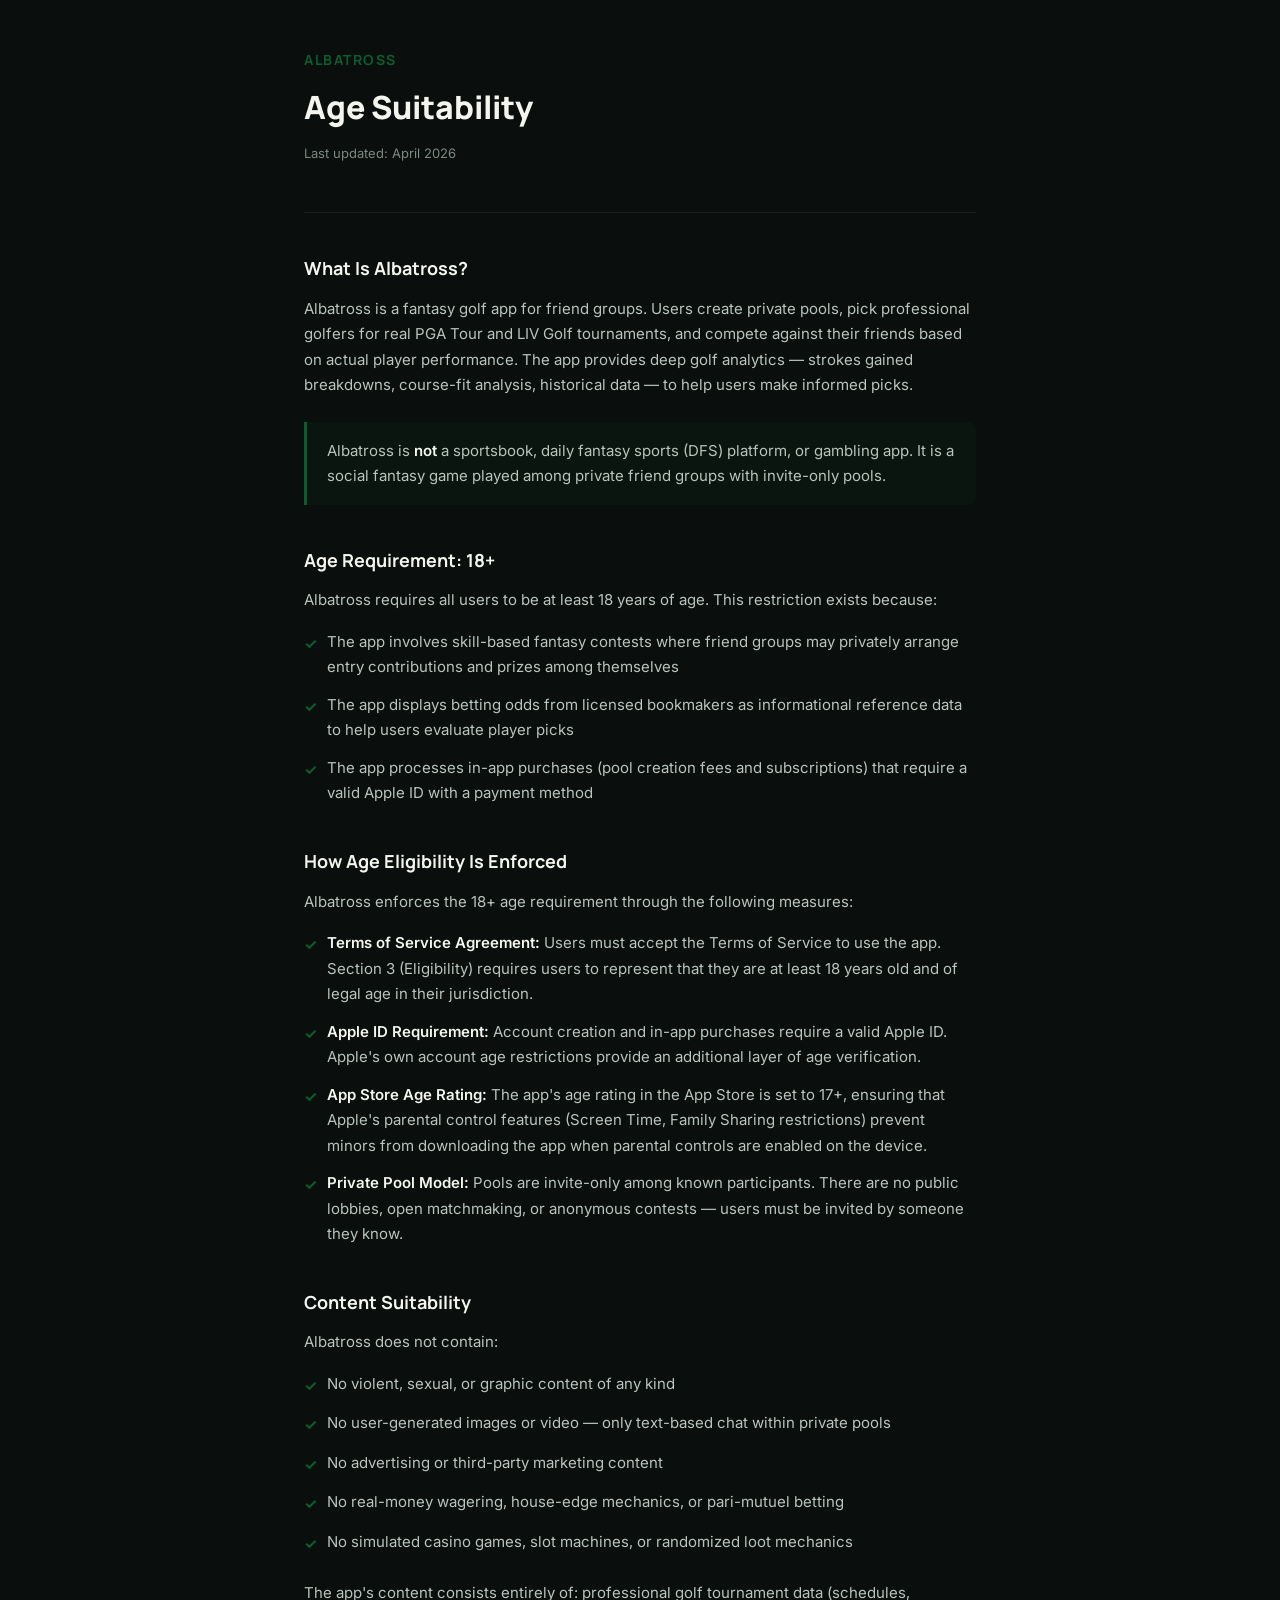
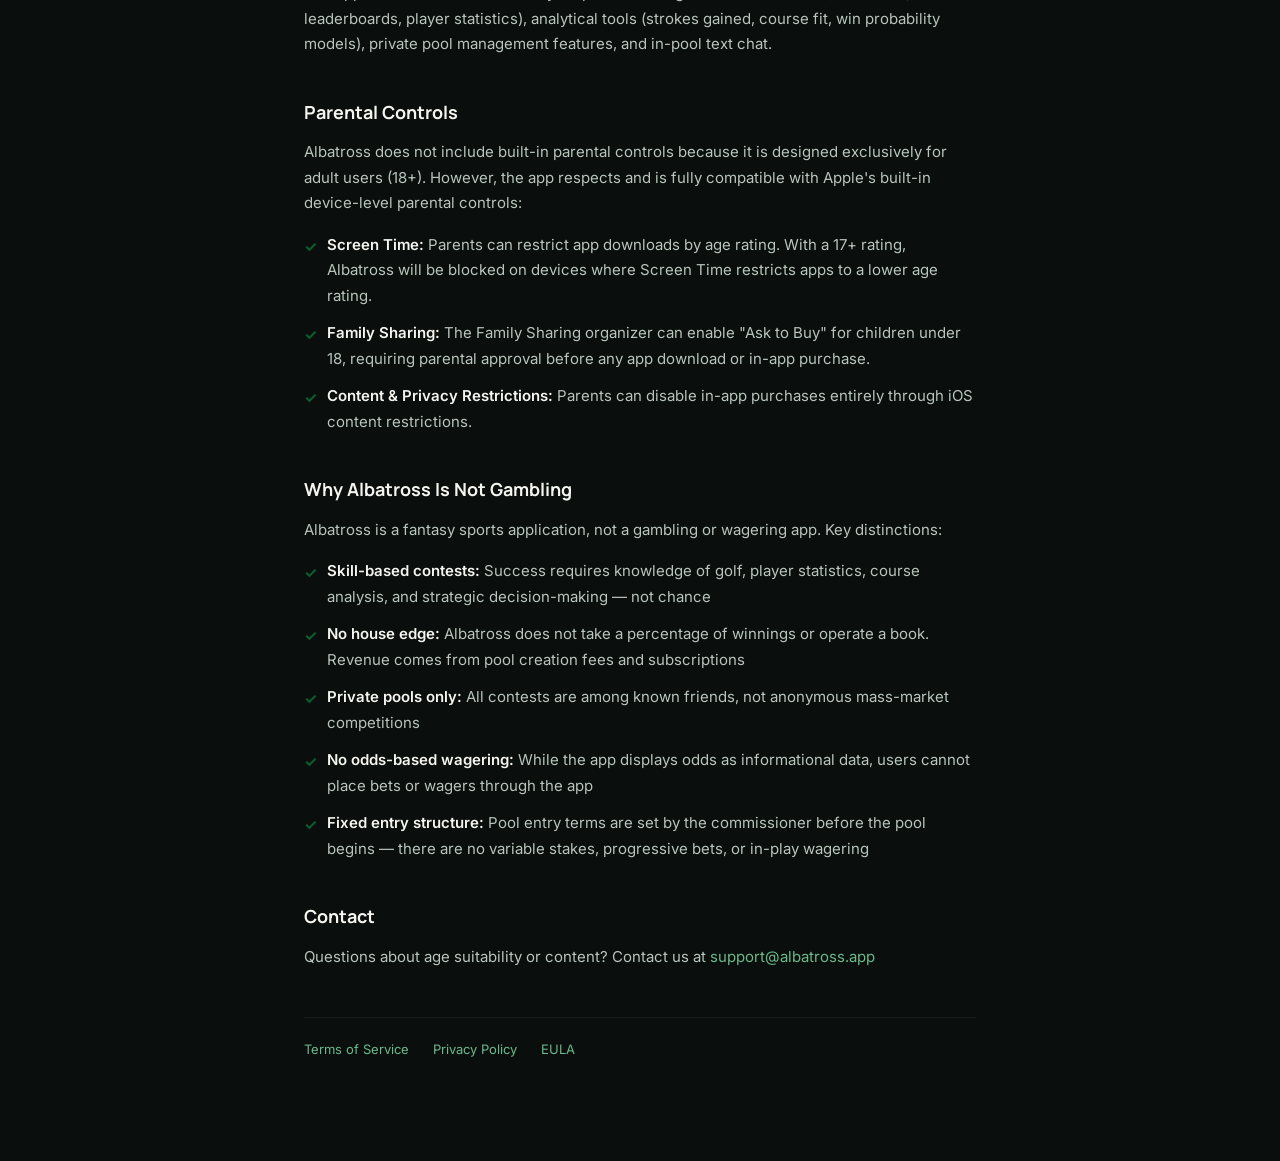
==== age-suitability.html @ 151fb9c3 "Rebrand site + add EULA and Age Suitability for App Store compliance - Rebrand index.html: "Fantasy " ====
<!DOCTYPE html>
<html lang="en">
<head>
  <meta charset="UTF-8">
  <meta name="viewport" content="width=device-width, initial-scale=1.0">
  <title>Age Suitability — Albatross</title>
  <link rel="preconnect" href="https://fonts.googleapis.com">
  <link href="https://fonts.googleapis.com/css2?family=Manrope:wght@600;700;800&family=Inter:wght@400;500;600&display=swap" rel="stylesheet">
  <style>
    *, *::before, *::after { box-sizing: border-box; margin: 0; padding: 0; }
    body {
      font-family: 'Inter', -apple-system, BlinkMacSystemFont, sans-serif;
      background-color: #0A0F0D;
      color: #B8C4BC;
      line-height: 1.7;
      padding: 0 24px 80px;
      max-width: 720px;
      margin: 0 auto;
      -webkit-font-smoothing: antialiased;
    }
    header {
      padding: 48px 0 32px;
      border-bottom: 1px solid rgba(255,255,255,0.06);
      margin-bottom: 40px;
    }
    .brand {
      font-family: 'Manrope', sans-serif;
      font-size: 14px;
      font-weight: 700;
      color: #0D5C2F;
      text-transform: uppercase;
      letter-spacing: 1.5px;
      margin-bottom: 8px;
    }
    h1 {
      font-family: 'Manrope', sans-serif;
      font-size: 32px;
      font-weight: 800;
      color: #F5F5F0;
      margin-bottom: 8px;
    }
    .updated {
      font-size: 13px;
      color: #7A8A80;
    }
    h2 {
      font-family: 'Manrope', sans-serif;
      font-size: 18px;
      font-weight: 700;
      color: #F5F5F0;
      margin-top: 40px;
      margin-bottom: 12px;
    }
    p { margin-bottom: 16px; font-size: 15px; }
    strong { color: #F5F5F0; font-weight: 600; }
    a { color: #6BB88C; text-decoration: none; }
    a:hover { text-decoration: underline; }
    .callout {
      background-color: rgba(13, 92, 47, 0.08);
      border-left: 3px solid #0D5C2F;
      padding: 16px 20px;
      margin: 24px 0;
      border-radius: 0 8px 8px 0;
    }
    .callout p { margin-bottom: 0; }
    .check-list { margin: 16px 0 24px; }
    .check-item {
      display: flex;
      align-items: flex-start;
      gap: 10px;
      margin-bottom: 12px;
      font-size: 15px;
    }
    .check-icon {
      color: #0D5C2F;
      font-weight: 700;
      flex-shrink: 0;
      margin-top: 2px;
    }
    nav.legal-nav {
      display: flex;
      gap: 24px;
      padding: 20px 0;
      margin-top: 48px;
      border-top: 1px solid rgba(255,255,255,0.06);
      font-size: 13px;
    }
  </style>
</head>
<body>
  <header>
    <div class="brand">Albatross</div>
    <h1>Age Suitability</h1>
    <p class="updated">Last updated: April 2026</p>
  </header>

  <h2>What Is Albatross?</h2>
  <p>Albatross is a fantasy golf app for friend groups. Users create private pools, pick professional golfers for real PGA Tour and LIV Golf tournaments, and compete against their friends based on actual player performance. The app provides deep golf analytics — strokes gained breakdowns, course-fit analysis, historical data — to help users make informed picks.</p>

  <div class="callout">
    <p>Albatross is <strong>not</strong> a sportsbook, daily fantasy sports (DFS) platform, or gambling app. It is a social fantasy game played among private friend groups with invite-only pools.</p>
  </div>

  <h2>Age Requirement: 18+</h2>
  <p>Albatross requires all users to be at least 18 years of age. This restriction exists because:</p>
  <div class="check-list">
    <div class="check-item">
      <span class="check-icon">&#10003;</span>
      <span>The app involves skill-based fantasy contests where friend groups may privately arrange entry contributions and prizes among themselves</span>
    </div>
    <div class="check-item">
      <span class="check-icon">&#10003;</span>
      <span>The app displays betting odds from licensed bookmakers as informational reference data to help users evaluate player picks</span>
    </div>
    <div class="check-item">
      <span class="check-icon">&#10003;</span>
      <span>The app processes in-app purchases (pool creation fees and subscriptions) that require a valid Apple ID with a payment method</span>
    </div>
  </div>

  <h2>How Age Eligibility Is Enforced</h2>
  <p>Albatross enforces the 18+ age requirement through the following measures:</p>
  <div class="check-list">
    <div class="check-item">
      <span class="check-icon">&#10003;</span>
      <span><strong>Terms of Service Agreement:</strong> Users must accept the Terms of Service to use the app. Section 3 (Eligibility) requires users to represent that they are at least 18 years old and of legal age in their jurisdiction.</span>
    </div>
    <div class="check-item">
      <span class="check-icon">&#10003;</span>
      <span><strong>Apple ID Requirement:</strong> Account creation and in-app purchases require a valid Apple ID. Apple's own account age restrictions provide an additional layer of age verification.</span>
    </div>
    <div class="check-item">
      <span class="check-icon">&#10003;</span>
      <span><strong>App Store Age Rating:</strong> The app's age rating in the App Store is set to 17+, ensuring that Apple's parental control features (Screen Time, Family Sharing restrictions) prevent minors from downloading the app when parental controls are enabled on the device.</span>
    </div>
    <div class="check-item">
      <span class="check-icon">&#10003;</span>
      <span><strong>Private Pool Model:</strong> Pools are invite-only among known participants. There are no public lobbies, open matchmaking, or anonymous contests — users must be invited by someone they know.</span>
    </div>
  </div>

  <h2>Content Suitability</h2>
  <p>Albatross does not contain:</p>
  <div class="check-list">
    <div class="check-item">
      <span class="check-icon">&#10003;</span>
      <span>No violent, sexual, or graphic content of any kind</span>
    </div>
    <div class="check-item">
      <span class="check-icon">&#10003;</span>
      <span>No user-generated images or video — only text-based chat within private pools</span>
    </div>
    <div class="check-item">
      <span class="check-icon">&#10003;</span>
      <span>No advertising or third-party marketing content</span>
    </div>
    <div class="check-item">
      <span class="check-icon">&#10003;</span>
      <span>No real-money wagering, house-edge mechanics, or pari-mutuel betting</span>
    </div>
    <div class="check-item">
      <span class="check-icon">&#10003;</span>
      <span>No simulated casino games, slot machines, or randomized loot mechanics</span>
    </div>
  </div>
  <p>The app's content consists entirely of: professional golf tournament data (schedules, leaderboards, player statistics), analytical tools (strokes gained, course fit, win probability models), private pool management features, and in-pool text chat.</p>

  <h2>Parental Controls</h2>
  <p>Albatross does not include built-in parental controls because it is designed exclusively for adult users (18+). However, the app respects and is fully compatible with Apple's built-in device-level parental controls:</p>
  <div class="check-list">
    <div class="check-item">
      <span class="check-icon">&#10003;</span>
      <span><strong>Screen Time:</strong> Parents can restrict app downloads by age rating. With a 17+ rating, Albatross will be blocked on devices where Screen Time restricts apps to a lower age rating.</span>
    </div>
    <div class="check-item">
      <span class="check-icon">&#10003;</span>
      <span><strong>Family Sharing:</strong> The Family Sharing organizer can enable "Ask to Buy" for children under 18, requiring parental approval before any app download or in-app purchase.</span>
    </div>
    <div class="check-item">
      <span class="check-icon">&#10003;</span>
      <span><strong>Content &amp; Privacy Restrictions:</strong> Parents can disable in-app purchases entirely through iOS content restrictions.</span>
    </div>
  </div>

  <h2>Why Albatross Is Not Gambling</h2>
  <p>Albatross is a fantasy sports application, not a gambling or wagering app. Key distinctions:</p>
  <div class="check-list">
    <div class="check-item">
      <span class="check-icon">&#10003;</span>
      <span><strong>Skill-based contests:</strong> Success requires knowledge of golf, player statistics, course analysis, and strategic decision-making — not chance</span>
    </div>
    <div class="check-item">
      <span class="check-icon">&#10003;</span>
      <span><strong>No house edge:</strong> Albatross does not take a percentage of winnings or operate a book. Revenue comes from pool creation fees and subscriptions</span>
    </div>
    <div class="check-item">
      <span class="check-icon">&#10003;</span>
      <span><strong>Private pools only:</strong> All contests are among known friends, not anonymous mass-market competitions</span>
    </div>
    <div class="check-item">
      <span class="check-icon">&#10003;</span>
      <span><strong>No odds-based wagering:</strong> While the app displays odds as informational data, users cannot place bets or wagers through the app</span>
    </div>
    <div class="check-item">
      <span class="check-icon">&#10003;</span>
      <span><strong>Fixed entry structure:</strong> Pool entry terms are set by the commissioner before the pool begins — there are no variable stakes, progressive bets, or in-play wagering</span>
    </div>
  </div>

  <h2>Contact</h2>
  <p>Questions about age suitability or content? Contact us at <a href="mailto:support@albatross.app">support@albatross.app</a></p>

  <nav class="legal-nav">
    <a href="terms.html">Terms of Service</a>
    <a href="privacy.html">Privacy Policy</a>
    <a href="eula.html">EULA</a>
  </nav>
</body>
</html>
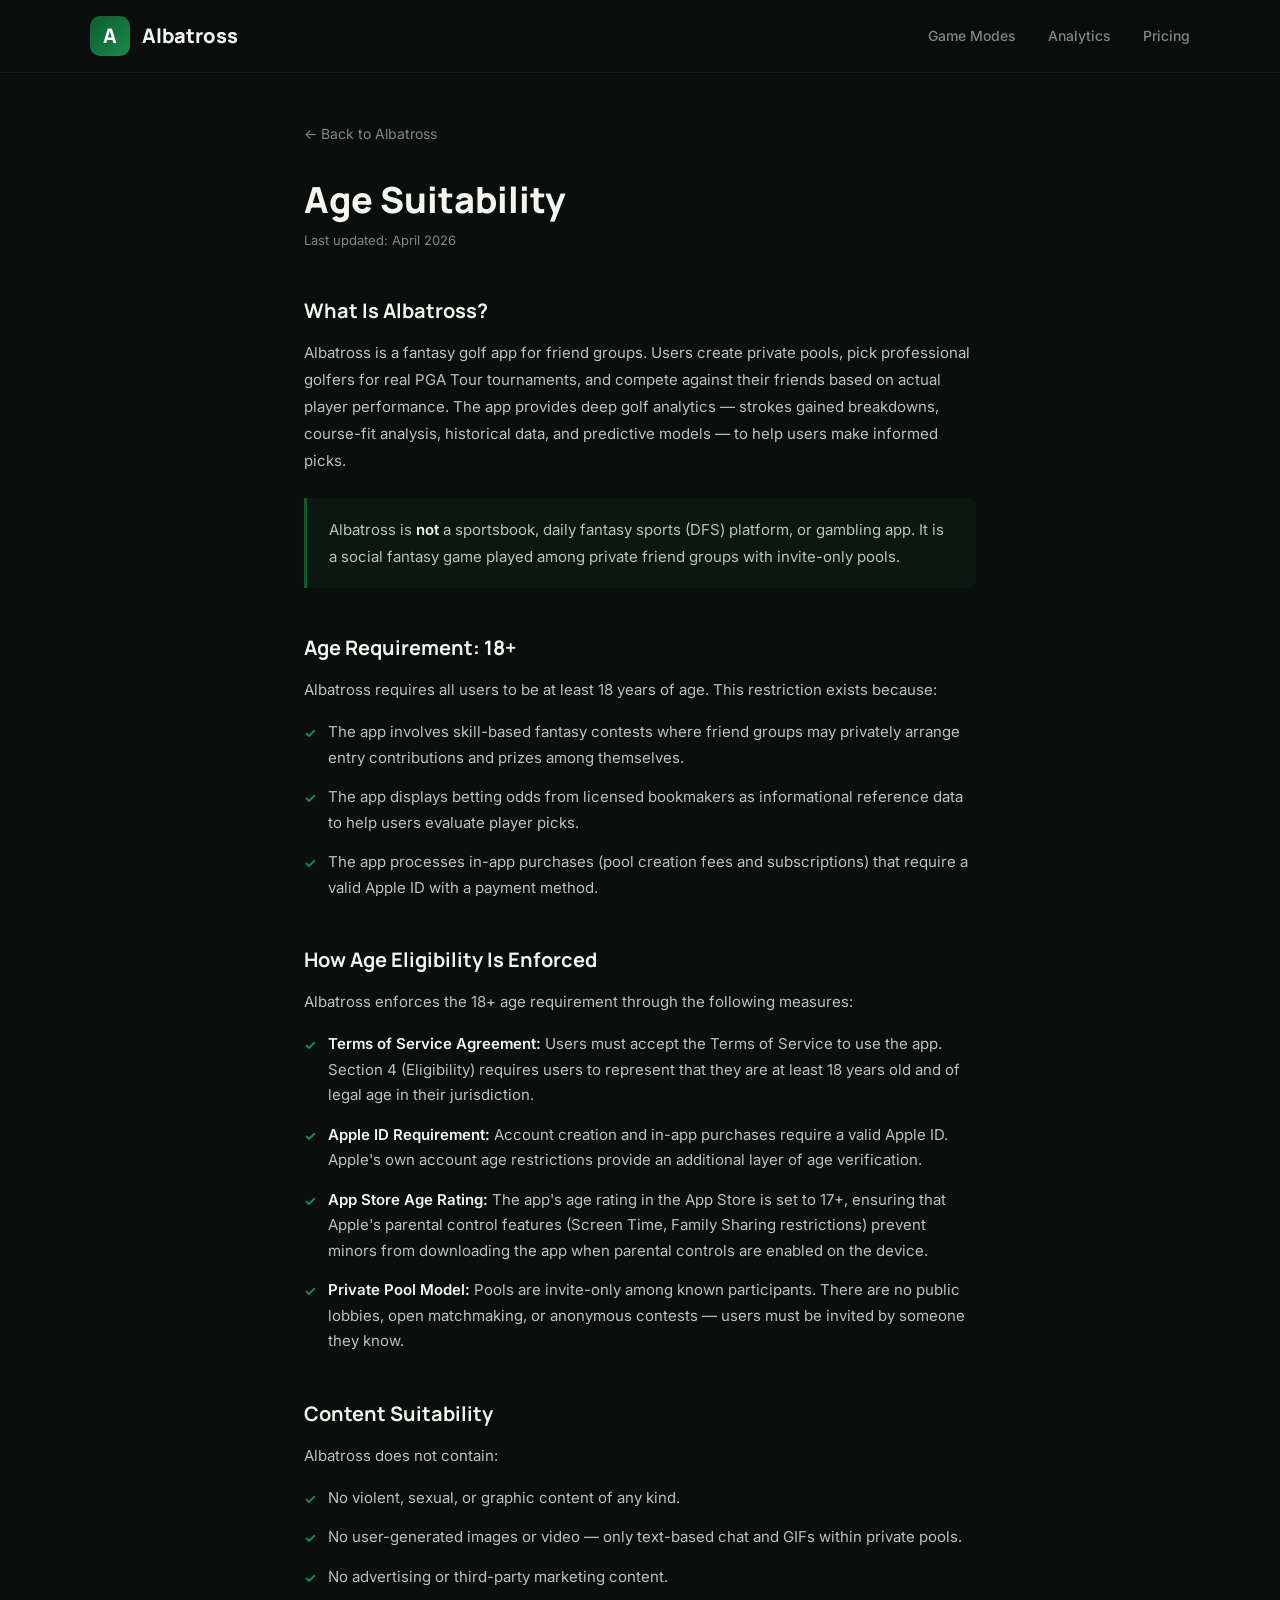
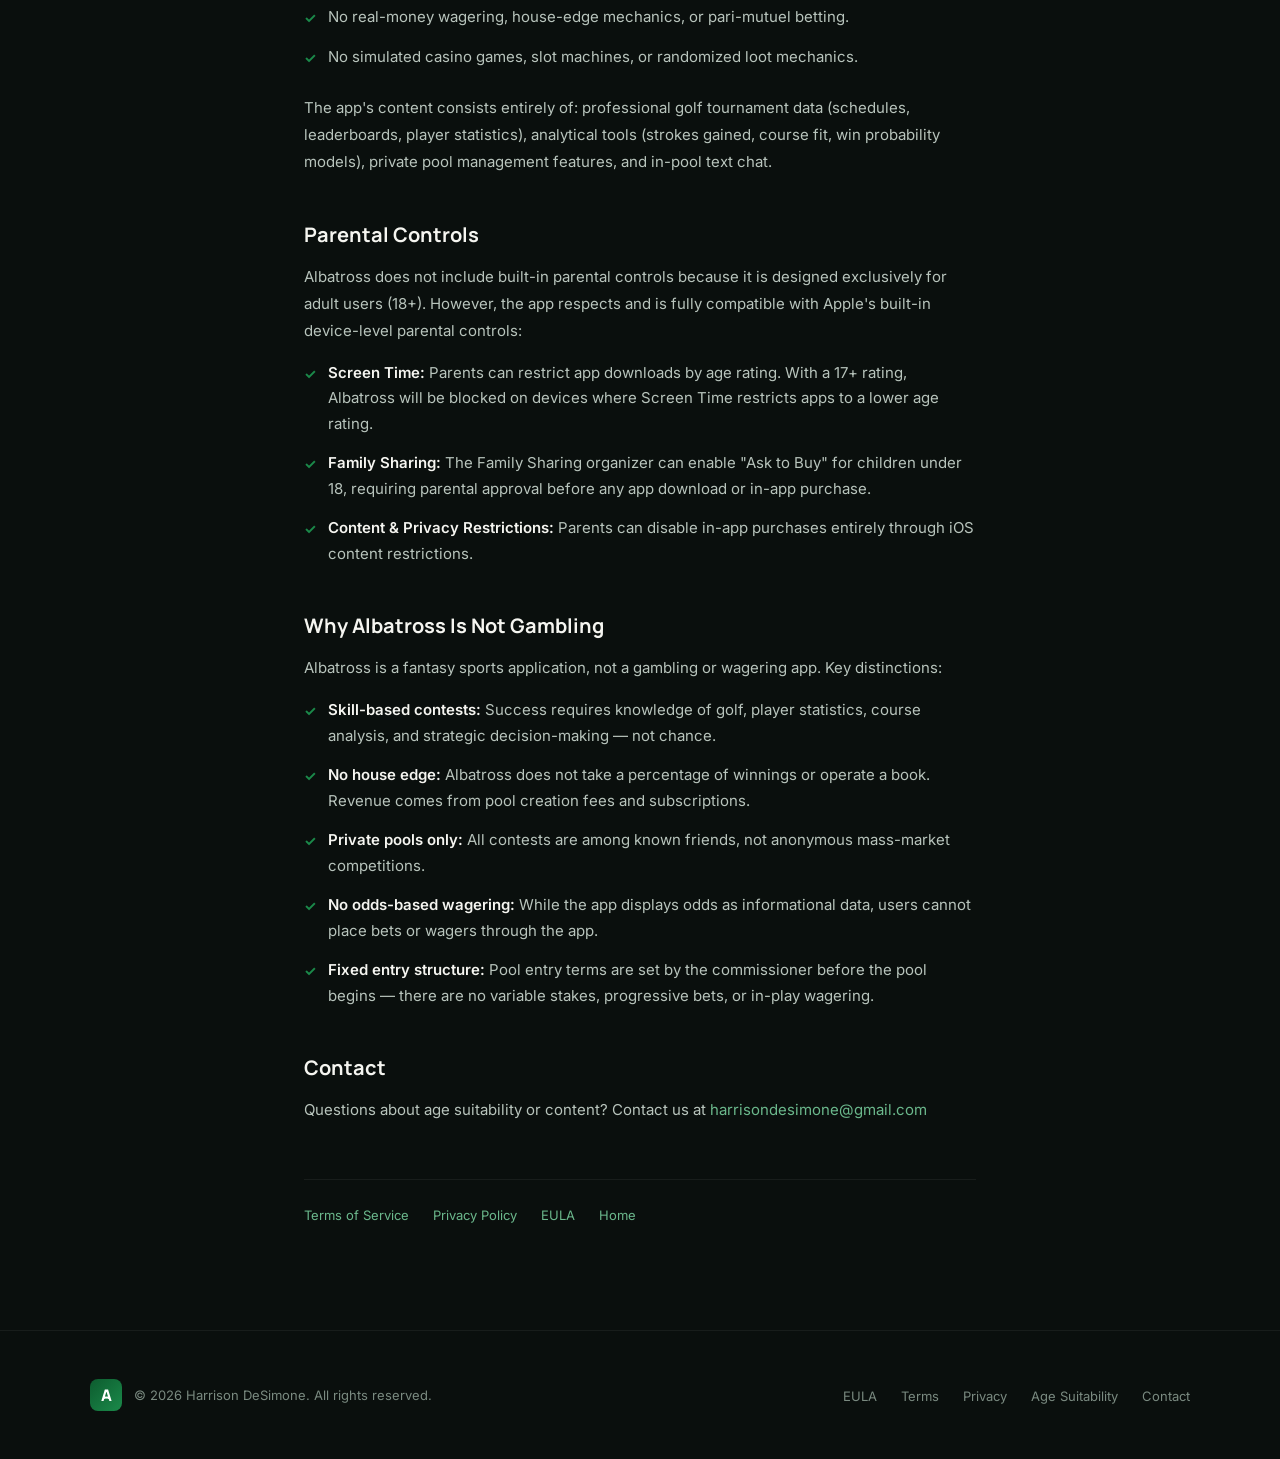
==== commit 0a8d6dd6: "Revamp marketing site: rich landing page, updated legal pages, gmail contact" ====
--- a/age-suitability.html
+++ b/age-suitability.html
@@ -4,61 +4,16 @@
   <meta charset="UTF-8">
   <meta name="viewport" content="width=device-width, initial-scale=1.0">
   <title>Age Suitability — Albatross</title>
+  <meta name="description" content="Age suitability and content rating documentation for Albatross.">
   <link rel="preconnect" href="https://fonts.googleapis.com">
-  <link href="https://fonts.googleapis.com/css2?family=Manrope:wght@600;700;800&family=Inter:wght@400;500;600&display=swap" rel="stylesheet">
+  <link rel="preconnect" href="https://fonts.gstatic.com" crossorigin>
+  <link href="https://fonts.googleapis.com/css2?family=Manrope:wght@500;600;700;800&family=Inter:wght@400;500;600&display=swap" rel="stylesheet">
+  <link rel="stylesheet" href="styles.css">
   <style>
-    *, *::before, *::after { box-sizing: border-box; margin: 0; padding: 0; }
-    body {
-      font-family: 'Inter', -apple-system, BlinkMacSystemFont, sans-serif;
-      background-color: #0A0F0D;
-      color: #B8C4BC;
-      line-height: 1.7;
-      padding: 0 24px 80px;
-      max-width: 720px;
-      margin: 0 auto;
-      -webkit-font-smoothing: antialiased;
-    }
-    header {
-      padding: 48px 0 32px;
-      border-bottom: 1px solid rgba(255,255,255,0.06);
-      margin-bottom: 40px;
-    }
-    .brand {
-      font-family: 'Manrope', sans-serif;
-      font-size: 14px;
-      font-weight: 700;
-      color: #0D5C2F;
-      text-transform: uppercase;
-      letter-spacing: 1.5px;
-      margin-bottom: 8px;
-    }
-    h1 {
-      font-family: 'Manrope', sans-serif;
-      font-size: 32px;
-      font-weight: 800;
-      color: #F5F5F0;
-      margin-bottom: 8px;
-    }
-    .updated {
-      font-size: 13px;
-      color: #7A8A80;
-    }
-    h2 {
-      font-family: 'Manrope', sans-serif;
-      font-size: 18px;
-      font-weight: 700;
-      color: #F5F5F0;
-      margin-top: 40px;
-      margin-bottom: 12px;
-    }
-    p { margin-bottom: 16px; font-size: 15px; }
-    strong { color: #F5F5F0; font-weight: 600; }
-    a { color: #6BB88C; text-decoration: none; }
-    a:hover { text-decoration: underline; }
     .callout {
-      background-color: rgba(13, 92, 47, 0.08);
+      background-color: rgba(13, 92, 47, 0.12);
       border-left: 3px solid #0D5C2F;
-      padding: 16px 20px;
+      padding: 18px 22px;
       margin: 24px 0;
       border-radius: 0 8px 8px 0;
     }
@@ -67,153 +22,185 @@
     .check-item {
       display: flex;
       align-items: flex-start;
-      gap: 10px;
-      margin-bottom: 12px;
+      gap: 12px;
+      margin-bottom: 14px;
       font-size: 15px;
+      line-height: 1.7;
+      color: var(--text-secondary);
     }
     .check-icon {
-      color: #0D5C2F;
+      color: var(--green-light);
       font-weight: 700;
       flex-shrink: 0;
       margin-top: 2px;
-    }
-    nav.legal-nav {
-      display: flex;
-      gap: 24px;
-      padding: 20px 0;
-      margin-top: 48px;
-      border-top: 1px solid rgba(255,255,255,0.06);
-      font-size: 13px;
+      font-size: 14px;
     }
   </style>
 </head>
 <body>
-  <header>
-    <div class="brand">Albatross</div>
+
+  <!-- Navigation -->
+  <nav class="nav scrolled">
+    <div class="nav-inner">
+      <a href="index.html" class="nav-logo">
+        <div class="nav-logo-icon">A</div>
+        Albatross
+      </a>
+      <ul class="nav-links">
+        <li><a href="index.html#game-modes">Game Modes</a></li>
+        <li><a href="index.html#research">Analytics</a></li>
+        <li><a href="index.html#pricing">Pricing</a></li>
+      </ul>
+      <button class="nav-toggle" aria-label="Menu">&#9776;</button>
+    </div>
+  </nav>
+
+  <!-- Content -->
+  <div class="legal-page">
+    <a href="index.html" class="back-link">&larr; Back to Albatross</a>
     <h1>Age Suitability</h1>
-    <p class="updated">Last updated: April 2026</p>
-  </header>
-
-  <h2>What Is Albatross?</h2>
-  <p>Albatross is a fantasy golf app for friend groups. Users create private pools, pick professional golfers for real PGA Tour and LIV Golf tournaments, and compete against their friends based on actual player performance. The app provides deep golf analytics — strokes gained breakdowns, course-fit analysis, historical data — to help users make informed picks.</p>
-
-  <div class="callout">
-    <p>Albatross is <strong>not</strong> a sportsbook, daily fantasy sports (DFS) platform, or gambling app. It is a social fantasy game played among private friend groups with invite-only pools.</p>
+    <span class="updated">Last updated: April 2026</span>
+
+    <h2>What Is Albatross?</h2>
+    <p>Albatross is a fantasy golf app for friend groups. Users create private pools, pick professional golfers for real PGA Tour tournaments, and compete against their friends based on actual player performance. The app provides deep golf analytics — strokes gained breakdowns, course-fit analysis, historical data, and predictive models — to help users make informed picks.</p>
+
+    <div class="callout">
+      <p>Albatross is <strong>not</strong> a sportsbook, daily fantasy sports (DFS) platform, or gambling app. It is a social fantasy game played among private friend groups with invite-only pools.</p>
+    </div>
+
+    <h2>Age Requirement: 18+</h2>
+    <p>Albatross requires all users to be at least 18 years of age. This restriction exists because:</p>
+    <div class="check-list">
+      <div class="check-item">
+        <span class="check-icon">&#10003;</span>
+        <span>The app involves skill-based fantasy contests where friend groups may privately arrange entry contributions and prizes among themselves.</span>
+      </div>
+      <div class="check-item">
+        <span class="check-icon">&#10003;</span>
+        <span>The app displays betting odds from licensed bookmakers as informational reference data to help users evaluate player picks.</span>
+      </div>
+      <div class="check-item">
+        <span class="check-icon">&#10003;</span>
+        <span>The app processes in-app purchases (pool creation fees and subscriptions) that require a valid Apple ID with a payment method.</span>
+      </div>
+    </div>
+
+    <h2>How Age Eligibility Is Enforced</h2>
+    <p>Albatross enforces the 18+ age requirement through the following measures:</p>
+    <div class="check-list">
+      <div class="check-item">
+        <span class="check-icon">&#10003;</span>
+        <span><strong>Terms of Service Agreement:</strong> Users must accept the Terms of Service to use the app. Section 4 (Eligibility) requires users to represent that they are at least 18 years old and of legal age in their jurisdiction.</span>
+      </div>
+      <div class="check-item">
+        <span class="check-icon">&#10003;</span>
+        <span><strong>Apple ID Requirement:</strong> Account creation and in-app purchases require a valid Apple ID. Apple's own account age restrictions provide an additional layer of age verification.</span>
+      </div>
+      <div class="check-item">
+        <span class="check-icon">&#10003;</span>
+        <span><strong>App Store Age Rating:</strong> The app's age rating in the App Store is set to 17+, ensuring that Apple's parental control features (Screen Time, Family Sharing restrictions) prevent minors from downloading the app when parental controls are enabled on the device.</span>
+      </div>
+      <div class="check-item">
+        <span class="check-icon">&#10003;</span>
+        <span><strong>Private Pool Model:</strong> Pools are invite-only among known participants. There are no public lobbies, open matchmaking, or anonymous contests — users must be invited by someone they know.</span>
+      </div>
+    </div>
+
+    <h2>Content Suitability</h2>
+    <p>Albatross does not contain:</p>
+    <div class="check-list">
+      <div class="check-item">
+        <span class="check-icon">&#10003;</span>
+        <span>No violent, sexual, or graphic content of any kind.</span>
+      </div>
+      <div class="check-item">
+        <span class="check-icon">&#10003;</span>
+        <span>No user-generated images or video — only text-based chat and GIFs within private pools.</span>
+      </div>
+      <div class="check-item">
+        <span class="check-icon">&#10003;</span>
+        <span>No advertising or third-party marketing content.</span>
+      </div>
+      <div class="check-item">
+        <span class="check-icon">&#10003;</span>
+        <span>No real-money wagering, house-edge mechanics, or pari-mutuel betting.</span>
+      </div>
+      <div class="check-item">
+        <span class="check-icon">&#10003;</span>
+        <span>No simulated casino games, slot machines, or randomized loot mechanics.</span>
+      </div>
+    </div>
+    <p>The app's content consists entirely of: professional golf tournament data (schedules, leaderboards, player statistics), analytical tools (strokes gained, course fit, win probability models), private pool management features, and in-pool text chat.</p>
+
+    <h2>Parental Controls</h2>
+    <p>Albatross does not include built-in parental controls because it is designed exclusively for adult users (18+). However, the app respects and is fully compatible with Apple's built-in device-level parental controls:</p>
+    <div class="check-list">
+      <div class="check-item">
+        <span class="check-icon">&#10003;</span>
+        <span><strong>Screen Time:</strong> Parents can restrict app downloads by age rating. With a 17+ rating, Albatross will be blocked on devices where Screen Time restricts apps to a lower age rating.</span>
+      </div>
+      <div class="check-item">
+        <span class="check-icon">&#10003;</span>
+        <span><strong>Family Sharing:</strong> The Family Sharing organizer can enable "Ask to Buy" for children under 18, requiring parental approval before any app download or in-app purchase.</span>
+      </div>
+      <div class="check-item">
+        <span class="check-icon">&#10003;</span>
+        <span><strong>Content &amp; Privacy Restrictions:</strong> Parents can disable in-app purchases entirely through iOS content restrictions.</span>
+      </div>
+    </div>
+
+    <h2>Why Albatross Is Not Gambling</h2>
+    <p>Albatross is a fantasy sports application, not a gambling or wagering app. Key distinctions:</p>
+    <div class="check-list">
+      <div class="check-item">
+        <span class="check-icon">&#10003;</span>
+        <span><strong>Skill-based contests:</strong> Success requires knowledge of golf, player statistics, course analysis, and strategic decision-making — not chance.</span>
+      </div>
+      <div class="check-item">
+        <span class="check-icon">&#10003;</span>
+        <span><strong>No house edge:</strong> Albatross does not take a percentage of winnings or operate a book. Revenue comes from pool creation fees and subscriptions.</span>
+      </div>
+      <div class="check-item">
+        <span class="check-icon">&#10003;</span>
+        <span><strong>Private pools only:</strong> All contests are among known friends, not anonymous mass-market competitions.</span>
+      </div>
+      <div class="check-item">
+        <span class="check-icon">&#10003;</span>
+        <span><strong>No odds-based wagering:</strong> While the app displays odds as informational data, users cannot place bets or wagers through the app.</span>
+      </div>
+      <div class="check-item">
+        <span class="check-icon">&#10003;</span>
+        <span><strong>Fixed entry structure:</strong> Pool entry terms are set by the commissioner before the pool begins — there are no variable stakes, progressive bets, or in-play wagering.</span>
+      </div>
+    </div>
+
+    <h2>Contact</h2>
+    <p>Questions about age suitability or content? Contact us at <a href="mailto:harrisondesimone@gmail.com">harrisondesimone@gmail.com</a></p>
+
+    <nav class="legal-nav">
+      <a href="terms.html">Terms of Service</a>
+      <a href="privacy.html">Privacy Policy</a>
+      <a href="eula.html">EULA</a>
+      <a href="index.html">Home</a>
+    </nav>
   </div>
 
-  <h2>Age Requirement: 18+</h2>
-  <p>Albatross requires all users to be at least 18 years of age. This restriction exists because:</p>
-  <div class="check-list">
-    <div class="check-item">
-      <span class="check-icon">&#10003;</span>
-      <span>The app involves skill-based fantasy contests where friend groups may privately arrange entry contributions and prizes among themselves</span>
-    </div>
-    <div class="check-item">
-      <span class="check-icon">&#10003;</span>
-      <span>The app displays betting odds from licensed bookmakers as informational reference data to help users evaluate player picks</span>
-    </div>
-    <div class="check-item">
-      <span class="check-icon">&#10003;</span>
-      <span>The app processes in-app purchases (pool creation fees and subscriptions) that require a valid Apple ID with a payment method</span>
-    </div>
-  </div>
-
-  <h2>How Age Eligibility Is Enforced</h2>
-  <p>Albatross enforces the 18+ age requirement through the following measures:</p>
-  <div class="check-list">
-    <div class="check-item">
-      <span class="check-icon">&#10003;</span>
-      <span><strong>Terms of Service Agreement:</strong> Users must accept the Terms of Service to use the app. Section 3 (Eligibility) requires users to represent that they are at least 18 years old and of legal age in their jurisdiction.</span>
-    </div>
-    <div class="check-item">
-      <span class="check-icon">&#10003;</span>
-      <span><strong>Apple ID Requirement:</strong> Account creation and in-app purchases require a valid Apple ID. Apple's own account age restrictions provide an additional layer of age verification.</span>
-    </div>
-    <div class="check-item">
-      <span class="check-icon">&#10003;</span>
-      <span><strong>App Store Age Rating:</strong> The app's age rating in the App Store is set to 17+, ensuring that Apple's parental control features (Screen Time, Family Sharing restrictions) prevent minors from downloading the app when parental controls are enabled on the device.</span>
-    </div>
-    <div class="check-item">
-      <span class="check-icon">&#10003;</span>
-      <span><strong>Private Pool Model:</strong> Pools are invite-only among known participants. There are no public lobbies, open matchmaking, or anonymous contests — users must be invited by someone they know.</span>
-    </div>
-  </div>
-
-  <h2>Content Suitability</h2>
-  <p>Albatross does not contain:</p>
-  <div class="check-list">
-    <div class="check-item">
-      <span class="check-icon">&#10003;</span>
-      <span>No violent, sexual, or graphic content of any kind</span>
-    </div>
-    <div class="check-item">
-      <span class="check-icon">&#10003;</span>
-      <span>No user-generated images or video — only text-based chat within private pools</span>
-    </div>
-    <div class="check-item">
-      <span class="check-icon">&#10003;</span>
-      <span>No advertising or third-party marketing content</span>
-    </div>
-    <div class="check-item">
-      <span class="check-icon">&#10003;</span>
-      <span>No real-money wagering, house-edge mechanics, or pari-mutuel betting</span>
-    </div>
-    <div class="check-item">
-      <span class="check-icon">&#10003;</span>
-      <span>No simulated casino games, slot machines, or randomized loot mechanics</span>
-    </div>
-  </div>
-  <p>The app's content consists entirely of: professional golf tournament data (schedules, leaderboards, player statistics), analytical tools (strokes gained, course fit, win probability models), private pool management features, and in-pool text chat.</p>
-
-  <h2>Parental Controls</h2>
-  <p>Albatross does not include built-in parental controls because it is designed exclusively for adult users (18+). However, the app respects and is fully compatible with Apple's built-in device-level parental controls:</p>
-  <div class="check-list">
-    <div class="check-item">
-      <span class="check-icon">&#10003;</span>
-      <span><strong>Screen Time:</strong> Parents can restrict app downloads by age rating. With a 17+ rating, Albatross will be blocked on devices where Screen Time restricts apps to a lower age rating.</span>
-    </div>
-    <div class="check-item">
-      <span class="check-icon">&#10003;</span>
-      <span><strong>Family Sharing:</strong> The Family Sharing organizer can enable "Ask to Buy" for children under 18, requiring parental approval before any app download or in-app purchase.</span>
-    </div>
-    <div class="check-item">
-      <span class="check-icon">&#10003;</span>
-      <span><strong>Content &amp; Privacy Restrictions:</strong> Parents can disable in-app purchases entirely through iOS content restrictions.</span>
-    </div>
-  </div>
-
-  <h2>Why Albatross Is Not Gambling</h2>
-  <p>Albatross is a fantasy sports application, not a gambling or wagering app. Key distinctions:</p>
-  <div class="check-list">
-    <div class="check-item">
-      <span class="check-icon">&#10003;</span>
-      <span><strong>Skill-based contests:</strong> Success requires knowledge of golf, player statistics, course analysis, and strategic decision-making — not chance</span>
-    </div>
-    <div class="check-item">
-      <span class="check-icon">&#10003;</span>
-      <span><strong>No house edge:</strong> Albatross does not take a percentage of winnings or operate a book. Revenue comes from pool creation fees and subscriptions</span>
-    </div>
-    <div class="check-item">
-      <span class="check-icon">&#10003;</span>
-      <span><strong>Private pools only:</strong> All contests are among known friends, not anonymous mass-market competitions</span>
-    </div>
-    <div class="check-item">
-      <span class="check-icon">&#10003;</span>
-      <span><strong>No odds-based wagering:</strong> While the app displays odds as informational data, users cannot place bets or wagers through the app</span>
-    </div>
-    <div class="check-item">
-      <span class="check-icon">&#10003;</span>
-      <span><strong>Fixed entry structure:</strong> Pool entry terms are set by the commissioner before the pool begins — there are no variable stakes, progressive bets, or in-play wagering</span>
-    </div>
-  </div>
-
-  <h2>Contact</h2>
-  <p>Questions about age suitability or content? Contact us at <a href="mailto:support@albatross.app">support@albatross.app</a></p>
-
-  <nav class="legal-nav">
-    <a href="terms.html">Terms of Service</a>
-    <a href="privacy.html">Privacy Policy</a>
-    <a href="eula.html">EULA</a>
-  </nav>
+  <!-- Footer -->
+  <footer class="footer">
+    <div class="footer-inner">
+      <div class="footer-left">
+        <div class="footer-logo">A</div>
+        <span class="footer-copy">&copy; 2026 Harrison DeSimone. All rights reserved.</span>
+      </div>
+      <ul class="footer-links">
+        <li><a href="eula.html">EULA</a></li>
+        <li><a href="terms.html">Terms</a></li>
+        <li><a href="privacy.html">Privacy</a></li>
+        <li><a href="age-suitability.html">Age Suitability</a></li>
+        <li><a href="mailto:harrisondesimone@gmail.com">Contact</a></li>
+      </ul>
+    </div>
+  </footer>
+
 </body>
 </html>
--- a/styles.css
+++ b/styles.css
@@ -0,0 +1,834 @@
+/* ============================================================
+   Albatross — Global Stylesheet
+   Augusta Spectrum · Dark Mode · Manrope + Inter
+   ============================================================ */
+
+/* --- Reset & Base --- */
+*, *::before, *::after { box-sizing: border-box; margin: 0; padding: 0; }
+
+:root {
+  /* Surfaces */
+  --bg:          #0A0F0D;
+  --surface-1:   rgba(255,255,255,0.03);
+  --surface-2:   rgba(255,255,255,0.06);
+  --surface-3:   rgba(255,255,255,0.10);
+  --glass:       rgba(13,92,47,0.08);
+  --glass-border:rgba(255,255,255,0.06);
+
+  /* Brand */
+  --green:       #0D5C2F;
+  --green-light: #1B8A4A;
+  --green-glow:  rgba(13,92,47,0.35);
+  --gold:        #D4A843;
+  --gold-soft:   rgba(212,168,67,0.15);
+
+  /* Text */
+  --text-primary:   #F5F5F0;
+  --text-secondary: #B8C4BC;
+  --text-muted:     #7A8A80;
+  --text-link:      #6BB88C;
+
+  /* Spacing */
+  --section-pad: 120px;
+  --content-max: 1100px;
+  --narrow-max:  720px;
+
+  /* Misc */
+  --radius-sm:  8px;
+  --radius-md:  16px;
+  --radius-lg:  24px;
+  --radius-xl:  32px;
+  --transition:  0.3s cubic-bezier(0.4, 0, 0.2, 1);
+}
+
+html {
+  scroll-behavior: smooth;
+  -webkit-font-smoothing: antialiased;
+  -moz-osx-font-smoothing: grayscale;
+}
+
+body {
+  font-family: 'Inter', -apple-system, BlinkMacSystemFont, sans-serif;
+  background-color: var(--bg);
+  color: var(--text-secondary);
+  line-height: 1.7;
+  overflow-x: hidden;
+}
+
+img { max-width: 100%; display: block; }
+a { color: var(--text-link); text-decoration: none; transition: color var(--transition); }
+a:hover { color: var(--green-light); }
+
+h1, h2, h3, h4 {
+  font-family: 'Manrope', sans-serif;
+  color: var(--text-primary);
+  line-height: 1.2;
+}
+
+p { margin-bottom: 16px; font-size: 16px; }
+
+/* --- Utility --- */
+.container   { max-width: var(--content-max); margin: 0 auto; padding: 0 32px; }
+.narrow      { max-width: var(--narrow-max); margin: 0 auto; }
+.text-center { text-align: center; }
+.text-gold   { color: var(--gold); }
+.text-green  { color: var(--green-light); }
+
+/* --- Navigation --- */
+.nav {
+  position: fixed;
+  top: 0; left: 0; right: 0;
+  z-index: 100;
+  padding: 0 32px;
+  transition: background var(--transition), backdrop-filter var(--transition);
+}
+.nav.scrolled {
+  background: rgba(10,15,13,0.85);
+  backdrop-filter: blur(20px) saturate(1.4);
+  -webkit-backdrop-filter: blur(20px) saturate(1.4);
+  border-bottom: 1px solid var(--glass-border);
+}
+.nav-inner {
+  max-width: var(--content-max);
+  margin: 0 auto;
+  display: flex;
+  align-items: center;
+  justify-content: space-between;
+  height: 72px;
+}
+.nav-logo {
+  display: flex;
+  align-items: center;
+  gap: 12px;
+  font-family: 'Manrope', sans-serif;
+  font-weight: 800;
+  font-size: 20px;
+  color: var(--text-primary);
+  text-decoration: none;
+}
+.nav-logo-icon {
+  width: 40px; height: 40px;
+  background: linear-gradient(135deg, var(--green), var(--green-light));
+  border-radius: 10px;
+  display: flex;
+  align-items: center;
+  justify-content: center;
+  font-size: 20px;
+  color: white;
+  font-weight: 800;
+}
+.nav-links {
+  display: flex;
+  align-items: center;
+  gap: 32px;
+  list-style: none;
+}
+.nav-links a {
+  font-size: 14px;
+  font-weight: 500;
+  color: var(--text-muted);
+  transition: color var(--transition);
+}
+.nav-links a:hover { color: var(--text-primary); }
+
+.nav-cta {
+  display: inline-flex;
+  align-items: center;
+  gap: 8px;
+  padding: 10px 22px;
+  background: var(--green);
+  color: white !important;
+  font-weight: 600;
+  font-size: 14px;
+  border-radius: 100px;
+  transition: background var(--transition), transform var(--transition);
+}
+.nav-cta:hover { background: var(--green-light); transform: translateY(-1px); }
+
+/* Mobile nav toggle */
+.nav-toggle { display: none; background: none; border: none; color: var(--text-primary); font-size: 24px; cursor: pointer; padding: 8px; }
+
+/* --- Hero --- */
+.hero {
+  padding: 160px 32px 100px;
+  text-align: center;
+  position: relative;
+  overflow: hidden;
+}
+.hero::before {
+  content: '';
+  position: absolute;
+  top: -200px; left: 50%; transform: translateX(-50%);
+  width: 800px; height: 800px;
+  background: radial-gradient(circle, var(--green-glow) 0%, transparent 70%);
+  pointer-events: none;
+}
+.hero-badge {
+  display: inline-flex;
+  align-items: center;
+  gap: 8px;
+  padding: 6px 16px;
+  background: var(--surface-2);
+  border-radius: 100px;
+  font-size: 13px;
+  font-weight: 500;
+  color: var(--text-muted);
+  margin-bottom: 32px;
+}
+.hero-badge .dot {
+  width: 6px; height: 6px;
+  background: var(--green-light);
+  border-radius: 50%;
+}
+.hero h1 {
+  font-size: clamp(40px, 6vw, 72px);
+  font-weight: 800;
+  letter-spacing: -2px;
+  margin-bottom: 20px;
+  max-width: 800px;
+  margin-left: auto;
+  margin-right: auto;
+}
+.hero h1 .highlight {
+  background: linear-gradient(135deg, var(--green-light), var(--gold));
+  -webkit-background-clip: text;
+  -webkit-text-fill-color: transparent;
+  background-clip: text;
+}
+.hero-sub {
+  font-size: 18px;
+  color: var(--text-muted);
+  max-width: 540px;
+  margin: 0 auto 48px;
+  line-height: 1.6;
+}
+.hero-cta-group {
+  display: flex;
+  align-items: center;
+  justify-content: center;
+  gap: 16px;
+  margin-bottom: 64px;
+  flex-wrap: wrap;
+}
+.btn-primary {
+  display: inline-flex;
+  align-items: center;
+  gap: 10px;
+  padding: 16px 32px;
+  background: var(--green);
+  color: white;
+  font-family: 'Manrope', sans-serif;
+  font-weight: 700;
+  font-size: 16px;
+  border-radius: 100px;
+  border: none;
+  cursor: pointer;
+  transition: background var(--transition), transform var(--transition), box-shadow var(--transition);
+}
+.btn-primary:hover {
+  background: var(--green-light);
+  transform: translateY(-2px);
+  box-shadow: 0 8px 32px var(--green-glow);
+  color: white;
+}
+.btn-secondary {
+  display: inline-flex;
+  align-items: center;
+  gap: 10px;
+  padding: 16px 32px;
+  background: var(--surface-2);
+  color: var(--text-primary);
+  font-family: 'Manrope', sans-serif;
+  font-weight: 600;
+  font-size: 16px;
+  border-radius: 100px;
+  border: 1px solid var(--glass-border);
+  cursor: pointer;
+  transition: background var(--transition), transform var(--transition);
+}
+.btn-secondary:hover {
+  background: var(--surface-3);
+  transform: translateY(-2px);
+  color: var(--text-primary);
+}
+
+/* Phone mockup */
+.phone-mockup {
+  position: relative;
+  width: 280px;
+  height: 560px;
+  margin: 0 auto;
+  background: var(--surface-1);
+  border-radius: 40px;
+  border: 2px solid var(--surface-3);
+  overflow: hidden;
+  box-shadow: 0 40px 80px rgba(0,0,0,0.4), 0 0 0 1px var(--glass-border);
+}
+.phone-mockup-inner {
+  position: absolute;
+  inset: 8px;
+  border-radius: 32px;
+  background: linear-gradient(180deg, #0D1A12 0%, #0A0F0D 50%, #111a15 100%);
+  display: flex;
+  flex-direction: column;
+  align-items: center;
+  justify-content: center;
+  gap: 16px;
+  padding: 24px;
+}
+.phone-mockup-notch {
+  position: absolute;
+  top: 8px;
+  left: 50%;
+  transform: translateX(-50%);
+  width: 120px;
+  height: 28px;
+  background: #000;
+  border-radius: 0 0 16px 16px;
+  z-index: 2;
+}
+.phone-placeholder-text {
+  font-family: 'Manrope', sans-serif;
+  font-size: 13px;
+  color: var(--text-muted);
+  text-align: center;
+}
+.phone-placeholder-icon {
+  width: 48px; height: 48px;
+  background: linear-gradient(135deg, var(--green), var(--green-light));
+  border-radius: 12px;
+  display: flex;
+  align-items: center;
+  justify-content: center;
+  font-size: 24px;
+}
+
+/* --- Section Defaults --- */
+.section {
+  padding: var(--section-pad) 32px;
+  position: relative;
+}
+.section-label {
+  font-family: 'Manrope', sans-serif;
+  font-size: 13px;
+  font-weight: 700;
+  text-transform: uppercase;
+  letter-spacing: 2px;
+  color: var(--green-light);
+  margin-bottom: 16px;
+}
+.section-title {
+  font-size: clamp(28px, 4vw, 44px);
+  font-weight: 800;
+  letter-spacing: -1px;
+  margin-bottom: 16px;
+}
+.section-sub {
+  font-size: 17px;
+  color: var(--text-muted);
+  max-width: 560px;
+  line-height: 1.6;
+}
+.section-sub.centered {
+  margin-left: auto;
+  margin-right: auto;
+}
+
+/* Subtle section divider */
+.section + .section::before {
+  content: '';
+  display: block;
+  width: 60px;
+  height: 1px;
+  background: var(--surface-3);
+  margin: 0 auto;
+  position: absolute;
+  top: 0;
+  left: 50%;
+  transform: translateX(-50%);
+}
+
+/* --- How It Works --- */
+.steps-grid {
+  display: grid;
+  grid-template-columns: repeat(4, 1fr);
+  gap: 24px;
+  margin-top: 64px;
+}
+.step {
+  text-align: center;
+  padding: 32px 20px;
+  background: var(--surface-1);
+  border-radius: var(--radius-lg);
+  position: relative;
+  transition: background var(--transition);
+}
+.step:hover { background: var(--surface-2); }
+.step-number {
+  display: inline-flex;
+  align-items: center;
+  justify-content: center;
+  width: 48px; height: 48px;
+  background: var(--green-glow);
+  color: var(--green-light);
+  font-family: 'Manrope', sans-serif;
+  font-weight: 800;
+  font-size: 20px;
+  border-radius: 50%;
+  margin-bottom: 20px;
+}
+.step h3 {
+  font-size: 17px;
+  font-weight: 700;
+  margin-bottom: 8px;
+}
+.step p {
+  font-size: 14px;
+  color: var(--text-muted);
+  line-height: 1.5;
+  margin-bottom: 0;
+}
+
+/* Connector line between steps */
+.step::after {
+  content: '';
+  position: absolute;
+  top: 56px;
+  right: -12px;
+  width: 24px;
+  height: 2px;
+  background: var(--surface-3);
+}
+.step:last-child::after { display: none; }
+
+/* --- Game Modes --- */
+.modes-grid {
+  display: grid;
+  grid-template-columns: repeat(3, 1fr);
+  gap: 24px;
+  margin-top: 64px;
+}
+.mode-card {
+  background: var(--surface-1);
+  border-radius: var(--radius-lg);
+  padding: 40px 32px;
+  transition: background var(--transition), transform var(--transition);
+  position: relative;
+  overflow: hidden;
+}
+.mode-card:hover {
+  background: var(--surface-2);
+  transform: translateY(-4px);
+}
+.mode-card::before {
+  content: '';
+  position: absolute;
+  top: 0; left: 0; right: 0;
+  height: 3px;
+  background: linear-gradient(90deg, var(--green), var(--green-light));
+  opacity: 0;
+  transition: opacity var(--transition);
+}
+.mode-card:hover::before { opacity: 1; }
+
+.mode-icon {
+  width: 56px; height: 56px;
+  border-radius: var(--radius-md);
+  display: flex;
+  align-items: center;
+  justify-content: center;
+  font-size: 28px;
+  margin-bottom: 24px;
+}
+.mode-icon.tiered   { background: rgba(13,92,47,0.15); }
+.mode-icon.salary   { background: var(--gold-soft); }
+.mode-icon.oad      { background: rgba(107,184,140,0.12); }
+
+.mode-card h3 {
+  font-size: 22px;
+  font-weight: 700;
+  margin-bottom: 12px;
+}
+.mode-card .mode-desc {
+  font-size: 15px;
+  color: var(--text-secondary);
+  margin-bottom: 24px;
+  line-height: 1.6;
+}
+.mode-details {
+  list-style: none;
+  padding: 0;
+}
+.mode-details li {
+  font-size: 14px;
+  color: var(--text-muted);
+  padding: 8px 0;
+  border-top: 1px solid var(--surface-2);
+  display: flex;
+  align-items: flex-start;
+  gap: 10px;
+}
+.mode-details li::before {
+  content: '✓';
+  color: var(--green-light);
+  font-weight: 700;
+  flex-shrink: 0;
+}
+
+/* --- Research / Analytics --- */
+.research-grid {
+  display: grid;
+  grid-template-columns: 1fr 1fr;
+  gap: 48px;
+  align-items: center;
+  margin-top: 64px;
+}
+.research-content { max-width: 480px; }
+.research-features {
+  display: flex;
+  flex-direction: column;
+  gap: 20px;
+  margin-top: 32px;
+}
+.research-feature {
+  display: flex;
+  gap: 16px;
+  align-items: flex-start;
+}
+.research-feature-icon {
+  width: 40px; height: 40px;
+  border-radius: 10px;
+  background: var(--surface-2);
+  display: flex;
+  align-items: center;
+  justify-content: center;
+  font-size: 18px;
+  flex-shrink: 0;
+}
+.research-feature h4 {
+  font-size: 15px;
+  font-weight: 700;
+  margin-bottom: 4px;
+}
+.research-feature p {
+  font-size: 14px;
+  color: var(--text-muted);
+  margin-bottom: 0;
+  line-height: 1.5;
+}
+
+/* Analytics mockup card */
+.analytics-card {
+  background: var(--surface-1);
+  border-radius: var(--radius-lg);
+  padding: 32px;
+  position: relative;
+  overflow: hidden;
+}
+.analytics-card::before {
+  content: '';
+  position: absolute;
+  top: -100px; right: -100px;
+  width: 300px; height: 300px;
+  background: radial-gradient(circle, var(--green-glow) 0%, transparent 70%);
+  pointer-events: none;
+}
+.stat-row {
+  display: flex;
+  align-items: center;
+  justify-content: space-between;
+  padding: 16px 0;
+  border-bottom: 1px solid var(--surface-2);
+}
+.stat-row:last-child { border-bottom: none; }
+.stat-label {
+  font-size: 13px;
+  color: var(--text-muted);
+  font-weight: 500;
+}
+.stat-value {
+  font-family: 'Manrope', sans-serif;
+  font-weight: 700;
+  font-size: 15px;
+  color: var(--text-primary);
+}
+.stat-value.positive { color: var(--green-light); }
+.stat-value.gold { color: var(--gold); }
+.stat-bar {
+  height: 4px;
+  background: var(--surface-2);
+  border-radius: 2px;
+  margin-top: 8px;
+  position: relative;
+  overflow: hidden;
+}
+.stat-bar-fill {
+  height: 100%;
+  border-radius: 2px;
+  background: linear-gradient(90deg, var(--green), var(--green-light));
+}
+
+/* --- Pricing --- */
+.pricing-grid {
+  display: grid;
+  grid-template-columns: repeat(3, 1fr);
+  gap: 24px;
+  margin-top: 64px;
+  max-width: 900px;
+  margin-left: auto;
+  margin-right: auto;
+}
+.price-card {
+  background: var(--surface-1);
+  border-radius: var(--radius-lg);
+  padding: 40px 32px;
+  text-align: center;
+  transition: background var(--transition), transform var(--transition);
+  position: relative;
+}
+.price-card:hover {
+  background: var(--surface-2);
+  transform: translateY(-4px);
+}
+.price-card.featured {
+  background: var(--glass);
+  border: 1px solid var(--glass-border);
+}
+.price-card.featured::before {
+  content: 'Most Popular';
+  position: absolute;
+  top: -12px; left: 50%; transform: translateX(-50%);
+  padding: 4px 16px;
+  background: var(--green);
+  color: white;
+  font-family: 'Manrope', sans-serif;
+  font-size: 11px;
+  font-weight: 700;
+  border-radius: 100px;
+  text-transform: uppercase;
+  letter-spacing: 1px;
+}
+.price-amount {
+  font-family: 'Manrope', sans-serif;
+  font-size: 44px;
+  font-weight: 800;
+  color: var(--text-primary);
+  margin-bottom: 4px;
+}
+.price-period {
+  font-size: 14px;
+  color: var(--text-muted);
+  margin-bottom: 8px;
+}
+.price-desc {
+  font-size: 14px;
+  color: var(--text-muted);
+  margin-bottom: 28px;
+  line-height: 1.5;
+}
+.price-features {
+  list-style: none;
+  padding: 0;
+  text-align: left;
+}
+.price-features li {
+  font-size: 14px;
+  color: var(--text-secondary);
+  padding: 8px 0;
+  display: flex;
+  align-items: center;
+  gap: 10px;
+}
+.price-features li::before {
+  content: '✓';
+  color: var(--green-light);
+  font-weight: 700;
+}
+.price-note {
+  margin-top: 32px;
+  font-size: 14px;
+  color: var(--text-muted);
+  text-align: center;
+}
+
+/* --- FAQ --- */
+.faq-grid {
+  display: grid;
+  grid-template-columns: 1fr 1fr;
+  gap: 24px;
+  margin-top: 64px;
+  max-width: 900px;
+  margin-left: auto;
+  margin-right: auto;
+}
+.faq-item {
+  background: var(--surface-1);
+  border-radius: var(--radius-md);
+  padding: 28px;
+  transition: background var(--transition);
+}
+.faq-item:hover { background: var(--surface-2); }
+.faq-item h3 {
+  font-size: 16px;
+  font-weight: 700;
+  margin-bottom: 10px;
+}
+.faq-item p {
+  font-size: 14px;
+  color: var(--text-muted);
+  line-height: 1.6;
+  margin-bottom: 0;
+}
+
+/* --- CTA Banner --- */
+.cta-banner {
+  text-align: center;
+  padding: 100px 32px;
+  position: relative;
+  overflow: hidden;
+}
+.cta-banner::before {
+  content: '';
+  position: absolute;
+  bottom: -200px; left: 50%; transform: translateX(-50%);
+  width: 600px; height: 600px;
+  background: radial-gradient(circle, var(--green-glow) 0%, transparent 70%);
+  pointer-events: none;
+}
+.cta-banner h2 {
+  font-size: clamp(28px, 4vw, 40px);
+  font-weight: 800;
+  letter-spacing: -1px;
+  margin-bottom: 16px;
+}
+.cta-banner p {
+  font-size: 17px;
+  color: var(--text-muted);
+  margin-bottom: 36px;
+  max-width: 480px;
+  margin-left: auto;
+  margin-right: auto;
+}
+
+/* --- Footer --- */
+.footer {
+  padding: 48px 32px;
+  border-top: 1px solid var(--surface-2);
+}
+.footer-inner {
+  max-width: var(--content-max);
+  margin: 0 auto;
+  display: flex;
+  align-items: center;
+  justify-content: space-between;
+  flex-wrap: wrap;
+  gap: 24px;
+}
+.footer-left {
+  display: flex;
+  align-items: center;
+  gap: 12px;
+}
+.footer-logo {
+  width: 32px; height: 32px;
+  background: linear-gradient(135deg, var(--green), var(--green-light));
+  border-radius: 8px;
+  display: flex;
+  align-items: center;
+  justify-content: center;
+  font-family: 'Manrope', sans-serif;
+  font-weight: 800;
+  font-size: 16px;
+  color: white;
+}
+.footer-copy {
+  font-size: 13px;
+  color: var(--text-muted);
+}
+.footer-links {
+  display: flex;
+  gap: 24px;
+  list-style: none;
+}
+.footer-links a {
+  font-size: 13px;
+  color: var(--text-muted);
+  transition: color var(--transition);
+}
+.footer-links a:hover { color: var(--text-primary); }
+
+/* --- Legal Pages --- */
+.legal-page {
+  max-width: var(--narrow-max);
+  margin: 0 auto;
+  padding: 120px 24px 80px;
+}
+.legal-page .back-link {
+  display: inline-flex;
+  align-items: center;
+  gap: 6px;
+  font-size: 14px;
+  color: var(--text-muted);
+  margin-bottom: 32px;
+  transition: color var(--transition);
+}
+.legal-page .back-link:hover { color: var(--text-primary); }
+.legal-page h1 {
+  font-size: 36px;
+  font-weight: 800;
+  margin-bottom: 8px;
+}
+.legal-page .updated {
+  font-size: 13px;
+  color: var(--text-muted);
+  margin-bottom: 48px;
+  display: block;
+}
+.legal-page h2 {
+  font-size: 20px;
+  font-weight: 700;
+  margin-top: 48px;
+  margin-bottom: 16px;
+}
+.legal-page p {
+  font-size: 15px;
+  line-height: 1.8;
+  color: var(--text-secondary);
+}
+.legal-page strong {
+  color: var(--text-primary);
+  font-weight: 600;
+}
+.legal-nav {
+  display: flex;
+  gap: 24px;
+  padding: 24px 0;
+  margin-top: 56px;
+  border-top: 1px solid var(--surface-2);
+  font-size: 13px;
+}
+
+/* --- Responsive --- */
+@media (max-width: 900px) {
+  :root { --section-pad: 80px; }
+  .steps-grid { grid-template-columns: repeat(2, 1fr); }
+  .step::after { display: none; }
+  .modes-grid { grid-template-columns: 1fr; max-width: 480px; margin-left: auto; margin-right: auto; }
+  .research-grid { grid-template-columns: 1fr; }
+  .research-content { max-width: 100%; }
+  .pricing-grid { grid-template-columns: 1fr; max-width: 400px; margin-left: auto; margin-right: auto; }
+  .faq-grid { grid-template-columns: 1fr; }
+  .nav-links { display: none; }
+  .nav-toggle { display: block; }
+}
+
+@media (max-width: 600px) {
+  :root { --section-pad: 60px; }
+  .hero { padding: 120px 20px 60px; }
+  .section { padding: var(--section-pad) 20px; }
+  .steps-grid { grid-template-columns: 1fr; max-width: 360px; }
+  .hero h1 { letter-spacing: -1px; }
+  .footer-inner { flex-direction: column; text-align: center; }
+  .footer-links { flex-wrap: wrap; justify-content: center; }
+  .phone-mockup { width: 240px; height: 480px; }
+}
